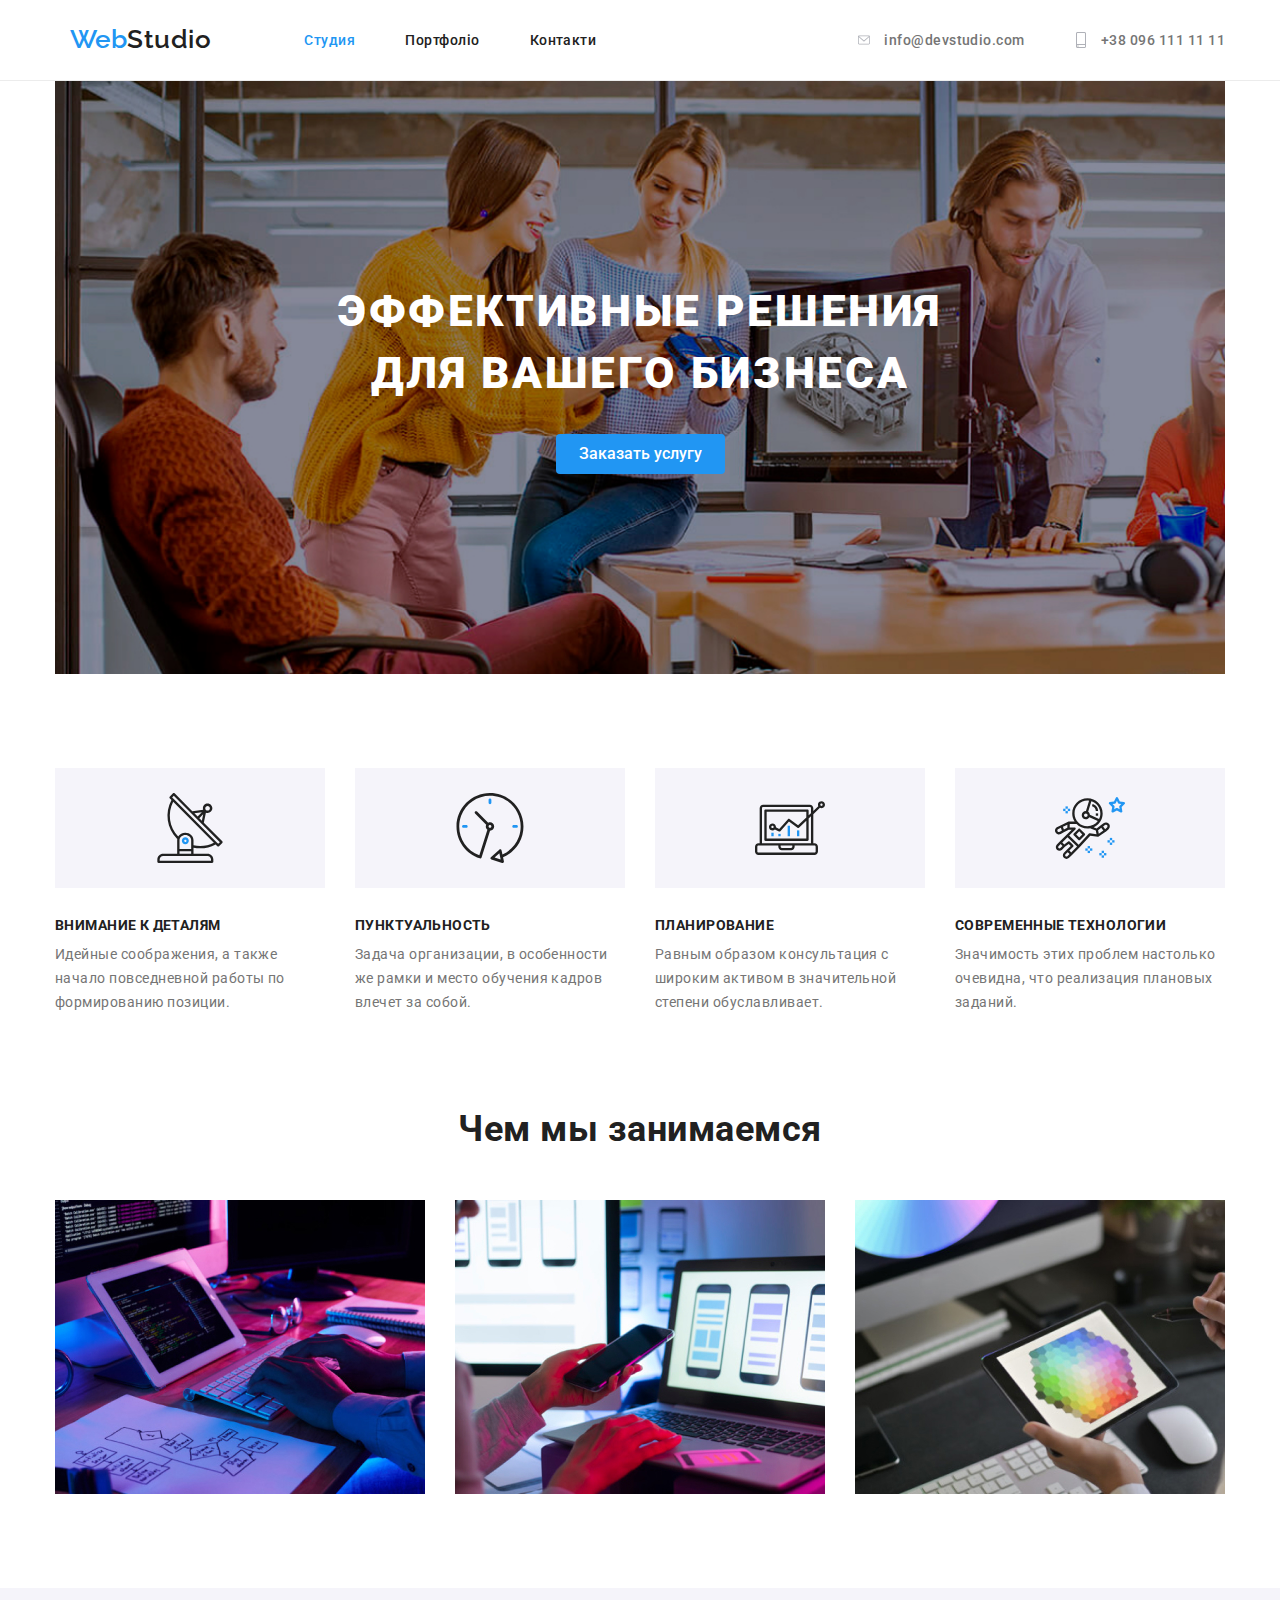
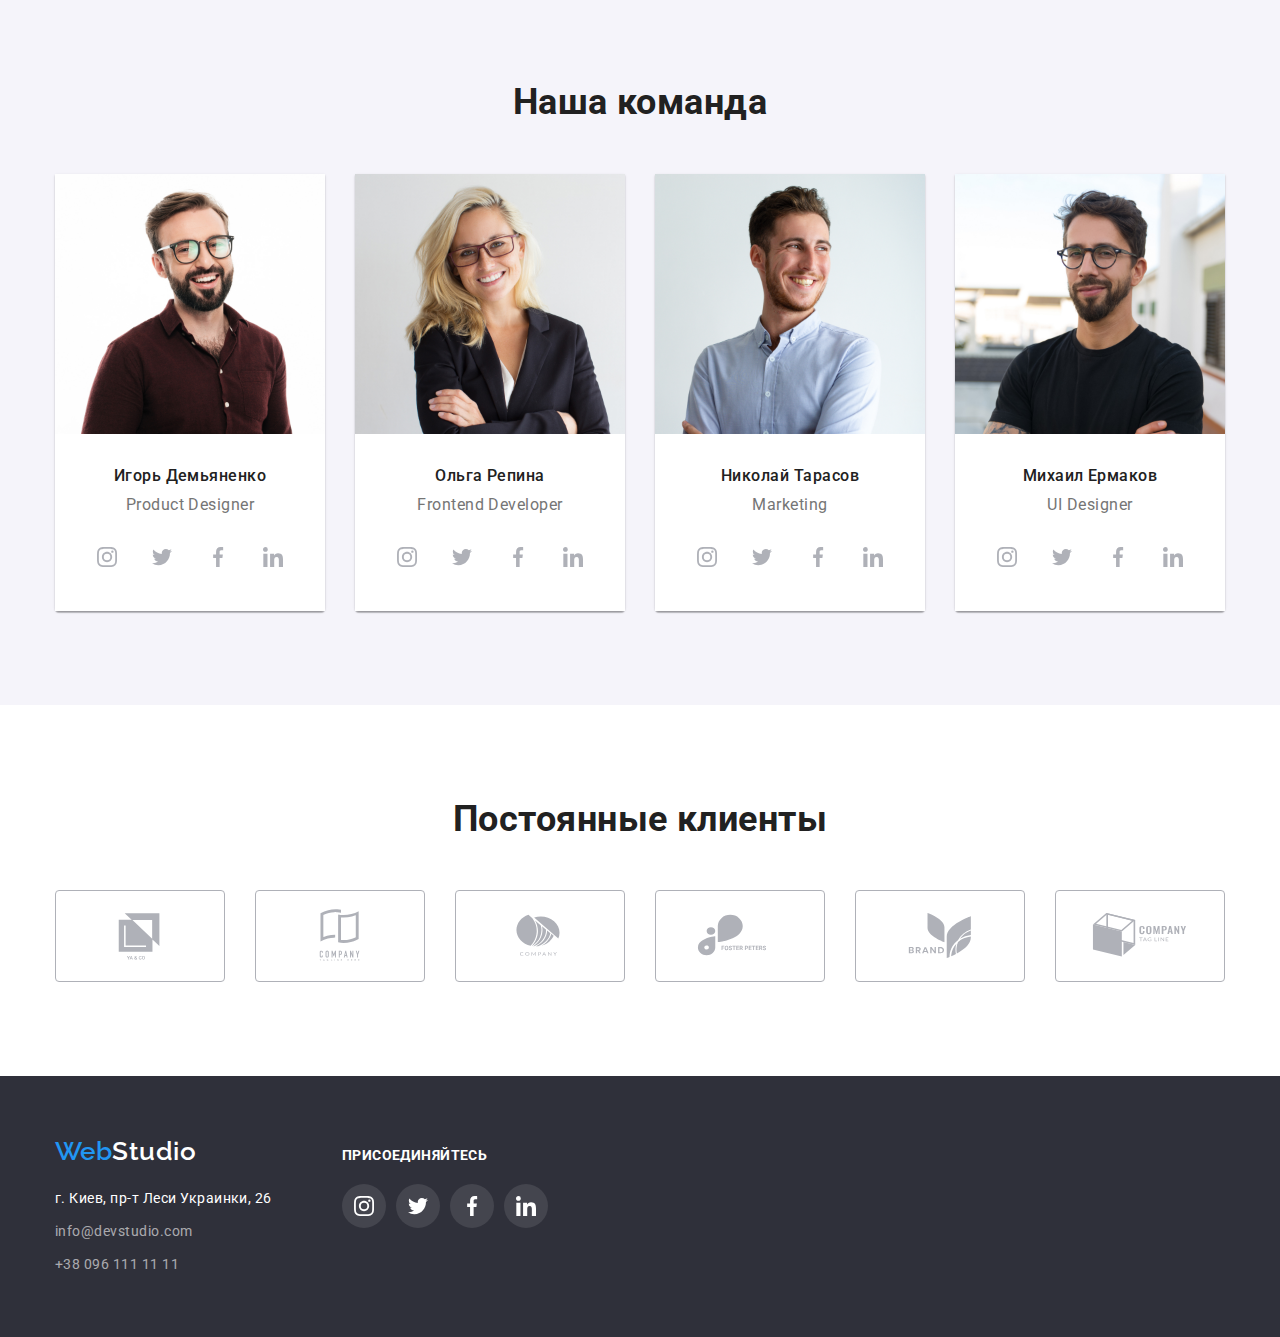
==== index.html @ 9ab18b90 "start" ====
<!DOCTYPE html>
<html lang="ru">
  <head>
    <meta charset="UTF-8" />
    <meta http-equiv="X-UA-Compatible" content="IE=edge" />
    <meta name="viewport" content="width=device-width, initial-scale=1.0" />
    <link rel="preconnect" href="https://fonts.googleapis.com" />
    <link rel="preconnect" href="https://fonts.gstatic.com" crossorigin />
    <link
      href="https://fonts.googleapis.com/css2?family=Raleway:wght@700&family=Roboto:wght@400;500;700;900&display=swap"
      rel="stylesheet"
    />
    <link
      rel="stylesheet"
      href="https://cdnjs.cloudflare.com/ajax/libs/modern-normalize/1.1.0/modern-normalize.min.css"
    />
    <link rel="stylesheet" href="./css/style.css" />
    <title>Студия</title>
  </head>

  <body>
    <header class="page-header">
      <div class="container container-flex">
        <nav class="nav-container">
          <a href="./index.html" class="logo">Web<span class="nav-logo-span">Studio</span> </a>
          <ul class="site-nav list">
            <li class="item"><a href="./index.html" class="link current">Студия</a></li>
            <li class="item"><a href="./portfolio.html" class="link">Портфоліо</a></li>
            <li class="item"><a href="" class="link">Контакти</a></li>
          </ul>
        </nav>
        
        <ul class="site-nav list left-side">
          <li>
            <a href="mailto:info@devstudio.com" class="link contact">
              <svg class="social-svg smal-icon">
                <use href="./img/spritemin.svg#icon-envelope" width="12" height="16"></use>
              </svg>
              info@devstudio.com</a
            >
          </li>
          <li class="tel-link">
            <a href="tel:+380961111111" class="link contact">
              <svg class="social-svg smal-icon">
                <use href="./img/spritemin.svg#icon-smartphone" width="12" height="16"></use>
              </svg>
              +38 096 111 11 11</a
            >
          </li>
        </ul>
      </div>
    </header>
    <main>
      <div class="container">
        <section class="hero">
          <h1 class="hero-title">Эффективные решения для вашего бизнеса</h1>
          <button type="button" class="button primary button-center">Заказать услугу</button>
        </section>
      </div>
      <section class="section no-pudding">
        <div class="container">
          <h2 class="invisible">Наші переваги</h2>
          <ul class="list card">
            <li class="studio-card-item">
              <h3 class="list-title list-title-icon">Внимание к деталям</h3>
              <p class="list-p">
                Идейные соображения, а также начало повседневной работы по формированию позиции.
              </p>
            </li>
            <li class="studio-card-item">
              <h3 class="list-title list-title-icon">Пунктуальность</h3>
              <p class="list-p">
                Задача организации, в особенности же рамки и место обучения кадров влечет за собой.
              </p>
            </li>
            <li class="studio-card-item">
              <h3 class="list-title list-title-icon">Планирование</h3>
              <p class="list-p">
                Равным образом консультация с широким активом в значительной степени обуславливает.
              </p>
            </li>
            <li class="studio-card-item">
              <h3 class="list-title list-title-icon">Современные технологии</h3>
              <p class="list-p">
                Значимость этих проблем настолько очевидна, что реализация плановых заданий.
              </p>
            </li>
          </ul>
        </div>
      </section>
      <section class="section">
        <div class="container">
          <h2 class="section-title">Чем мы занимаемся</h2>
          <ul class="list card">
            <li class="card-item"><img src="./img/img.jpg" alt="img1" width="370" /></li>
            <li class="card-item"><img src="./img/img2.jpg" alt="img2" width="370" /></li>
            <li class="card-item"><img src="./img/img3.jpg" alt="img3" width="370" /></li>
          </ul>
        </div>
      </section>
      <section class="section item-dark">
        <div class="container">
          <h2 class="section-title">Наша команда</h2>
          <ul class="list card">
            <li class="team-card-item">
              <img class="card-item-img" src="./img/img_face1.jpg" alt="face1" width="270" />
              <div class="card-container card-container-center">
                <h3 class="card-title">Игорь Демьяненко</h3>
                <p class="card-p">Product Designer</p>
                <ul class="social-list">
                  <li class="social-list-item">
                    <a class="social-list-link" href="">
                      <svg class="social-svg">
                        <use href="./img/spritemin.svg#icon-instagram" width="20" height="20"></use>
                      </svg>
                    </a>
                  </li>
                  <li class="social-list-item">
                    <a class="social-list-link" href="">
                      <svg class="social-svg">
                        <use href="./img/spritemin.svg#icon-twitter" width="20" height="20"></use>
                      </svg>
                    </a>
                  </li>
                  <li class="social-list-item">
                    <a class="social-list-link" href="">
                      <svg class="social-svg">
                        <use href="./img/spritemin.svg#icon-facebook" width="20" height="20"></use>
                      </svg>
                    </a>
                  </li>
                  <li class="social-list-item">
                    <a class="social-list-link" href="">
                      <svg class="social-svg">
                        <use href="./img/spritemin.svg#icon-linkedin" width="20" height="20"></use>
                      </svg>
                    </a>
                  </li>
                </ul>
              </div>
            </li>
            <li class="team-card-item">
              <img class="card-item-img" src="./img/img_face2.jpg" alt="face2" width="270" />
              <div class="card-container card-container-center">
                <h3 class="card-title">Ольга Репина</h3>
                <p class="card-p">Frontend Developer</p>
                <ul class="social-list">
                  <li class="social-list-item">
                    <a class="social-list-link" href="">
                      <svg class="social-svg">
                        <use href="./img/spritemin.svg#icon-instagram" width="20" height="20"></use>
                      </svg>
                    </a>
                  </li>
                  <li class="social-list-item">
                    <a class="social-list-link" href="">
                      <svg class="social-svg">
                        <use href="./img/spritemin.svg#icon-twitter" width="20" height="20"></use>
                      </svg>
                    </a>
                  </li>
                  <li class="social-list-item">
                    <a class="social-list-link" href="">
                      <svg class="social-svg">
                        <use href="./img/spritemin.svg#icon-facebook" width="20" height="20"></use>
                      </svg>
                    </a>
                  </li>
                  <li class="social-list-item">
                    <a class="social-list-link" href="">
                      <svg class="social-svg">
                        <use href="./img/spritemin.svg#icon-linkedin" width="20" height="20"></use>
                      </svg>
                    </a>
                  </li>
                </ul>
              </div>
            </li>
            <li class="team-card-item">
              <img class="card-item-img" src="./img/img_face3.jpg" alt="face3" width="270" />
              <div class="card-container card-container-center">
                <h3 class="card-title">Николай Тарасов</h3>
                <p class="card-p">Marketing</p>
                <ul class="social-list">
                  <li class="social-list-item">
                    <a class="social-list-link" href="">
                      <svg class="social-svg">
                        <use href="./img/spritemin.svg#icon-instagram" width="20" height="20"></use>
                      </svg>
                    </a>
                  </li>
                  <li class="social-list-item">
                    <a class="social-list-link" href="">
                      <svg class="social-svg">
                        <use href="./img/spritemin.svg#icon-twitter" width="20" height="20"></use>
                      </svg>
                    </a>
                  </li>
                  <li class="social-list-item">
                    <a class="social-list-link" href="">
                      <svg class="social-svg">
                        <use href="./img/spritemin.svg#icon-facebook" width="20" height="20"></use>
                      </svg>
                    </a>
                  </li>
                  <li class="social-list-item">
                    <a class="social-list-link" href="">
                      <svg class="social-svg">
                        <use href="./img/spritemin.svg#icon-linkedin" width="20" height="20"></use>
                      </svg>
                    </a>
                  </li>
                </ul>
              </div>
            </li>
            <li class="team-card-item">
              <img class="card-item-img" src="./img/img_face4.jpg" alt="face4" width="270" />
              <div class="card-container card-container-center">
                <h3 class="card-title">Михаил Ермаков</h3>
                <p class="card-p">UI Designer</p>
                <ul class="social-list">
                  <li class="social-list-item">
                    <a class="social-list-link" href="">
                      <svg class="social-svg">
                        <use href="./img/spritemin.svg#icon-instagram" width="20" height="20"></use>
                      </svg>
                    </a>
                  </li>
                  <li class="social-list-item">
                    <a class="social-list-link" href="">
                      <svg class="social-svg">
                        <use href="./img/spritemin.svg#icon-twitter" width="20" height="20"></use>
                      </svg>
                    </a>
                  </li>
                  <li class="social-list-item">
                    <a class="social-list-link" href="">
                      <svg class="social-svg">
                        <use href="./img/spritemin.svg#icon-facebook" width="20" height="20"></use>
                      </svg>
                    </a>
                  </li>
                  <li class="social-list-item">
                    <a class="social-list-link" href="">
                      <svg class="social-svg">
                        <use href="./img/spritemin.svg#icon-linkedin" width="20" height="20"></use>
                      </svg>
                    </a>
                  </li>
                </ul>
              </div>
            </li>
          </ul>
        </div>
      </section>
      <section class="section">
        <div class="container ">
          <h2 class="section-title">Постоянные клиенты</h2>
          <ul class="company-icon-list">
            <li class="company-item-icon">
              <a class="company-icon-link" href="">
                <svg class="company-icon-svg">
                  <use href="./img/spritemin.svg#icon-companyLogo1" width="106" height="60"></use>
                </svg>
              </a>
            </li>
            <li class="company-item-icon">
              <a class="company-icon-link" href="">
                <svg class="company-icon-svg">
                  <use href="./img/spritemin.svg#icon-companyLogo2" width="106" height="60"></use>
                </svg>
              </a>
            </li>
            <li class="company-item-icon">
              <a class="company-icon-link" href="">
                <svg class="company-icon-svg">
                  <use href="./img/spritemin.svg#icon-companyLogo3" width="106" height="60"></use>
                </svg>
              </a>
            </li>
            <li class="company-item-icon">
              <a class="company-icon-link" href="">
                <svg class="company-icon-svg">
                  <use href="./img/spritemin.svg#icon-companyLogo4" width="106" height="60"></use>
                </svg>
              </a>
            </li>
            <li class="company-item-icon">
              <a class="company-icon-link" href="">
                <svg class="company-icon-svg">
                  <use href="./img/spritemin.svg#icon-companyLogo5" width="106" height="60"></use>
                </svg>
              </a>
            </li>
            <li class="company-item-icon">
              <a class="company-icon-link" href="">
                <svg class="company-icon-svg">
                  <use href="./img/spritemin.svg#icon-companyLogo6" width="106" height="60"></use>
                </svg>
              </a>
            </li>
          </ul>
        </div>
      </section>
    </main>

    <footer class="page-footer">
      <div class="container container-flex">
        <div>
            <a href="./index.html" class="logo">Web<span class="footer-logo-span">Studio</span> </a>
            <address class="address">
              <ul class="list">
                <li class="address-li-botmargin">
                  <a href="https://goo.gl/maps/JeCyThJZKoswSrss9" class="address-p list">г. Киев, пр-т Леси Украинки, 26</a>
                </li>
                <li class="address-li-botmargin">
                  <a href="mailto:info@devstudio.com" class="address-a">info@devstudio.com</a>
                </li>
                <li><a href="tel:+380961111111" class="address-a">+38 096 111 11 11</a></li>
              </ul>
            </address>
        </div> 
        <div class="footer-social-link-container">
          <h3 class="list-title list-title-light">Присоединяйтесь</h3>
          <ul class="social-list">
            <li class="social-list-item">
              <a class="social-list-link" href="">
                <svg class="social-svg">
                  <use href="./img/spritemin.svg#icon-instagram" width="20" height="20"></use>
                </svg>
              </a>
            </li>
            <li class="social-list-item">
              <a class="social-list-link" href="">
                <svg class="social-svg">
                  <use href="./img/spritemin.svg#icon-twitter" width="20" height="20"></use>
                </svg>
              </a>
            </li>
            <li class="social-list-item">
              <a class="social-list-link" href="">
                <svg class="social-svg">
                  <use href="./img/spritemin.svg#icon-facebook" width="20" height="20"></use>
                </svg>
              </a>
            </li>
            <li class="social-list-item">
              <a class="social-list-link" href="">
                <svg class="social-svg">
                  <use href="./img/spritemin.svg#icon-linkedin" width="20" height="20"></use>
                </svg>
              </a>
            </li>
          </ul>
        </div>
      </div>
    </footer>
  </body>
</html>
---- css/style.css ----
/* Колір основного тексту : #212121;
Підзаголовки : #757575;
Білий : #FFFFFF;
Білий напівпрозорий у футері: #FFFFFF99;
активний голубий #2196F3;
вторинний корір фону #E5E5E5;
ще один колір фону: #F5F4FA;

*/
:root {
  --primary-text-color: #212121;
  --prymary-bg-color: #e5e5e5;
  --accent-color: #2196f3;
  --bg-additional-color: #f5f4fa;
  --secondary-text-color: #ffffff;
  --paragraf-color: #757575;
  --footer-bg-color: #2f303a;
}

body {
  color: var(--primary-text-color);
  font-family: roboto, sans-serif;
  letter-spacing: 0.03em;
}
img {
  display: block;
  max-width: 100%;
}
ul,
h1,
h2,
h3,
p {
  margin: 0;
  padding: 0;
}
.section.no-pudding {
  padding-bottom: 0;
}
.invisible {
  position: absolute;
  width: 1px;
  height: 1px;
  margin: -1px;
  border: 0;
  padding: 0;
  white-space: nowrap;
  clip-path: inset(100%);
  clip: rect(0 0 0 0);
  overflow: hidden;
}
/*container*/
.container {
  margin-left: auto;
  margin-right: auto;
  width: 1200px;
  padding-left: 15px;
  padding-right: 15px;
}
/* Logo */
.logo {
  font-family: Raleway, sans-serif;
  font-weight: 600;
  font-size: 26px;
  line-height: 1.2;
  text-decoration: none;
  color: var(--accent-color);
}
.icon-container {
  display: flex;
  align-items: center;
  justify-content: center;
}
svg.smal-icon {
  width: 16px;
  height: 16px;
}
/*Navigation*/
/* .page-header {
  width: 1200px;
  margin-right: auto;
  margin-left: auto;
  display: flex;
  align-items: center;
} */
/* .header-wrapper {
  border-bottom: 1px solid #ececec;
} */
.site-nav {
  display: flex;
  margin-left: auto;
}
.nav-container {
  display: flex;
  align-items: center;
  padding-left: 15px;
}
.container-flex {
  display: flex;
}
.page-header {
  border-bottom: 1px solid #ececec;
}
.site-nav.list.left-side {
  margin-left: auto;
}
.site-nav .contact + .contact {
  margin-left: 50px;
}
.site-nav.list {
  margin-left: 93px;
}
.site-nav.list .item {
  margin-right: 50px;
}
.site-nav.list .item:last-child {
  margin-right: 0;
}
.nav-logo-span {
  color: var(--primary-text-color);
}
.tel-link {
  margin-left: 50px;
}
.list {
  list-style: none;
  text-decoration: none;
  padding: 0;
  margin: 0;
  display: flex;
  flex-wrap: wrap;
}
.site-nav .link {
  display: block;
  padding-top: 32px;
  padding-bottom: 32px;
  color: var(--primary-text-color);
  text-decoration: none;
  font-weight: 500;
  font-size: 14px;
  display: flex;
}
.site-nav .link:hover,
.site-nav .link:focus {
  color: var(--accent-color);
}
.site-nav .link.current {
  color: var(--accent-color);
}
.site-nav > .link {
  color: var(--paragraf-color);
}
.section {
  padding-bottom: 94px;
  padding-top: 94px;
}
.item-dark {
  background-color: var(--bg-additional-color);
}
/* Hero */
.hero {
  padding-top: 200px;
  padding-bottom: 200px;
  background-image: url(../img/bg.jpg), linear-gradient(rgb(47, 48, 58, 0.4), rgb(47, 48, 58, 0.4));
  text-align: center;
  background-color: #c4c4c4;
  background-size: cover;
  max-width: 1600px;
}
.hero-title {
  font-weight: 900;
  font-size: 44px;
  line-height: 1.4;
  text-align: center;
  letter-spacing: 0.06em;
  text-transform: uppercase;
  color: var(--secondary-text-color);
  margin-bottom: 30px;
  max-width: 696px;
  margin-left: auto;
  margin-right: auto;
}

/* Button*/
.button {
  color: var(--primary-text-color);
  background-color: var(--bg-additional-color);
  font-family: inherit;
  font-weight: 500;
  font-size: 16px;
  line-height: 1.6;
  text-align: center;
  text-decoration: none;
  cursor: pointer;

  border: 1px solid transparent;
  border-radius: 4px;
  padding: 6px 22px;
}
.button:hover,
.button:focus {
  color: var(--secondary-text-color);
  background-color: var(--accent-color);
  box-shadow: 0px 4px 4px rgba(0, 0, 0, 0.15);
}
.button.primary {
  color: var(--secondary-text-color);
  background-color: var(--accent-color);
}

.button-menu {
  justify-content: center;
  margin-bottom: 50px;
}

.button-menu li:not(:last-child) {
  margin-right: 8px;
}
/*hero */
.section-title {
  font-weight: 700;
  font-size: 36px;
  line-height: 1.16;
  text-align: center;
}

.smal-icon {
  fill: var(--paragraf-color);
  margin-right: 10px;
}
.site-nav .contact {
  color: rgba(117, 117, 117, 1);
}
.contact:hover .smal-icon {
  fill: var(--accent-color);
}
.list .studio-card-item {
  display: flex;
  flex-wrap: wrap;
  width: calc((100% - 90px) / 4);
  margin-right: 30px;
}
.card-item-link:hover,
.card-item-link:focus {
  box-shadow: 0px 1px 1px rgba(0, 0, 0, 0.12), 0px 4px 4px rgba(0, 0, 0, 0.06),
    1px 4px 6px rgba(0, 0, 0, 0.16);
}
.card-item-link {
  display: block;
  text-decoration: none;
  list-style: none;
  color: inherit;
}
.section-title {
  margin-bottom: 50px;
}
.list .team-card-item {
  width: calc((100% - 90px) / 4);
  margin-right: 30px;
  box-shadow: 0px 1px 3px rgba(0, 0, 0, 0.12), 0px 1px 1px rgba(0, 0, 0, 0.14),
    0px 2px 1px rgba(0, 0, 0, 0.2);
  border-radius: 0px 0px 4px 4px;
}
.list .team-card-item:last-child {
  margin-right: 0;
}
.list .studio-card-item:last-child {
  margin-right: 0;
}
/*portfolio card*/
.list .card-item {
  width: calc((100% - 60px) / 3);
  margin-right: 30px;
  margin-bottom: 30px;
  /* border: 1px solid #eeeeee; */
}
.list .card-item:nth-child(3n) {
  margin-right: 0;
}
.list .card-item:nth-last-child(-n + 3) {
  margin-bottom: 0;
}
.list-title {
  margin-bottom: 10px;
  font-weight: 700;
  font-size: 14px;
  line-height: 1.1;
  letter-spacing: 0.03em;
  text-transform: uppercase;
}
.list-title-light {
  color: var(--secondary-text-color);
}
.list-p {
  font-size: 14px;
  line-height: 1.7;
  color: var(--paragraf-color);
}
.list-title-icon::before {
  content: '';
  /* background-image: url(../img/svg/antena.svg); */
  background-repeat: no-repeat;
  background-color: var(--bg-additional-color);
  margin-bottom: 30px;
  display: flex;
  height: 120px;
  width: 270px;
  text-align: center;
  background-position: center;
}
.card li:first-child h3::before {
  background-image: url(../img/svg/antena.svg);
}
.card li:nth-child(2) h3::before {
  background-image: url(../img/svg/clock.svg);
}
.card li:nth-child(3) h3::before {
  background-image: url(../img/svg/diagram.svg);
}
.card li:nth-child(4) h3::before {
  background-image: url(../img/svg/astronaut.svg);
}
/* .card-item-img {
  margin-bottom: 20px;
} */
.card-container {
  box-sizing: border-box;
  padding: 32px 30px;
  background-color: var(--secondary-text-color);
}
.card-container-center {
  text-align: center;
}
.card-container-border {
  border-bottom: 1px solid #eeeeee;
  border-right: 1px solid #eeeeee;
  border-left: 1px solid #eeeeee;
}
.card-title {
  font-weight: 500;
  font-size: 16px;
  line-height: 1.2;
  letter-spacing: 0.03em;
  margin-bottom: 10px;
}
.card-p {
  font-size: 16px;
  line-height: 1.2;
  letter-spacing: 0.03em;
  color: var(--paragraf-color);
  margin-bottom: 16px;
}
.social-list {
  display: flex;
  list-style: none;
  justify-content: space-between;
  /* width: 206px; */
  max-height: 44px;
  margin-top: 20px;
  margin-left: auto;
  margin-right: auto;
}
.social-list-item {
  width: 44px;
  height: 44px;
  display: flex;
  border-radius: 50%;
}
.social-list-item:not(:last-child) {
  margin-right: 10px;
}
.social-list-link {
  width: 100%;
  height: 100%;
  border-radius: 50%;
  display: flex;
  justify-content: center;
  align-content: center;
  align-items: center;
}
.social-list-link:hover .social-svg {
  fill: var(--secondary-text-color);
}
.social-list-link:hover {
  background: var(--accent-color);
}
.social-svg {
  width: 20px;
  height: 20px;
  fill: #afb1b8;
}

/* company-brand-section*/
.company-container {
}
.company-icon-list {
  list-style: none;
  display: flex;
}
.company-icon-svg {
  width: 106px;
  height: 60px;
}
.company-item-icon {
  display: flex;
  width: 170px;
  height: 92px;
  border: 1px solid #afb1b8;
  border-radius: 4px;
  justify-content: center;
  align-items: center;
}
.company-item-icon:not(:last-child) {
  margin-right: 30px;
}
.company-icon-link:hover .company-icon-svg {
  fill: var(--accent-color);
}
/* footer */
footer {
  background: #2f303a;
}
.footer-logo-span {
  color: var(--secondary-text-color);
}
footer .social-list-link {
  background-color: rgba(255, 255, 255, 0.1);
}
footer .container {
  align-items: baseline;
}
.address {
  margin-top: 20px;
  max-width: 230px;
}
.footer-social-link-container {
  margin-left: 70px;
}
.address a {
  display: flex;
}
.page-footer {
  background: var(--footer-bg-color);
  padding-top: 60px;
  padding-bottom: 60px;
}
.address .list {
  display: block;
}
.address-li-botmargin {
  margin-bottom: 9px;
}
.address-p {
  font-size: 14px;
  font-style: normal;
  line-height: 1.7;
  text-align: left;
  color: var(--secondary-text-color);
}
.address-a {
  font-size: 14px;
  font-style: normal;
  line-height: 1.7;
  text-align: left;
  color: rgba(255, 255, 255, 0.6);
  text-decoration: none;
}

.address-a:hover {
  color: var(--accent-color);
}
.company-icon-link {
  width: 100%;
  height: 100%;
  display: flex;
  align-items: center;
  justify-content: center;
}
.company-icon-link:hover .company-icon-svg {
  fill: var(--accent-color);
}
.company-item-icon:hover {
  border: 1px solid var(--accent-color);
  cursor: pointer;
}
.company-icon-svg {
  fill: #afb1b8;
}
footer .social-svg {
  fill: var(--secondary-text-color);
}
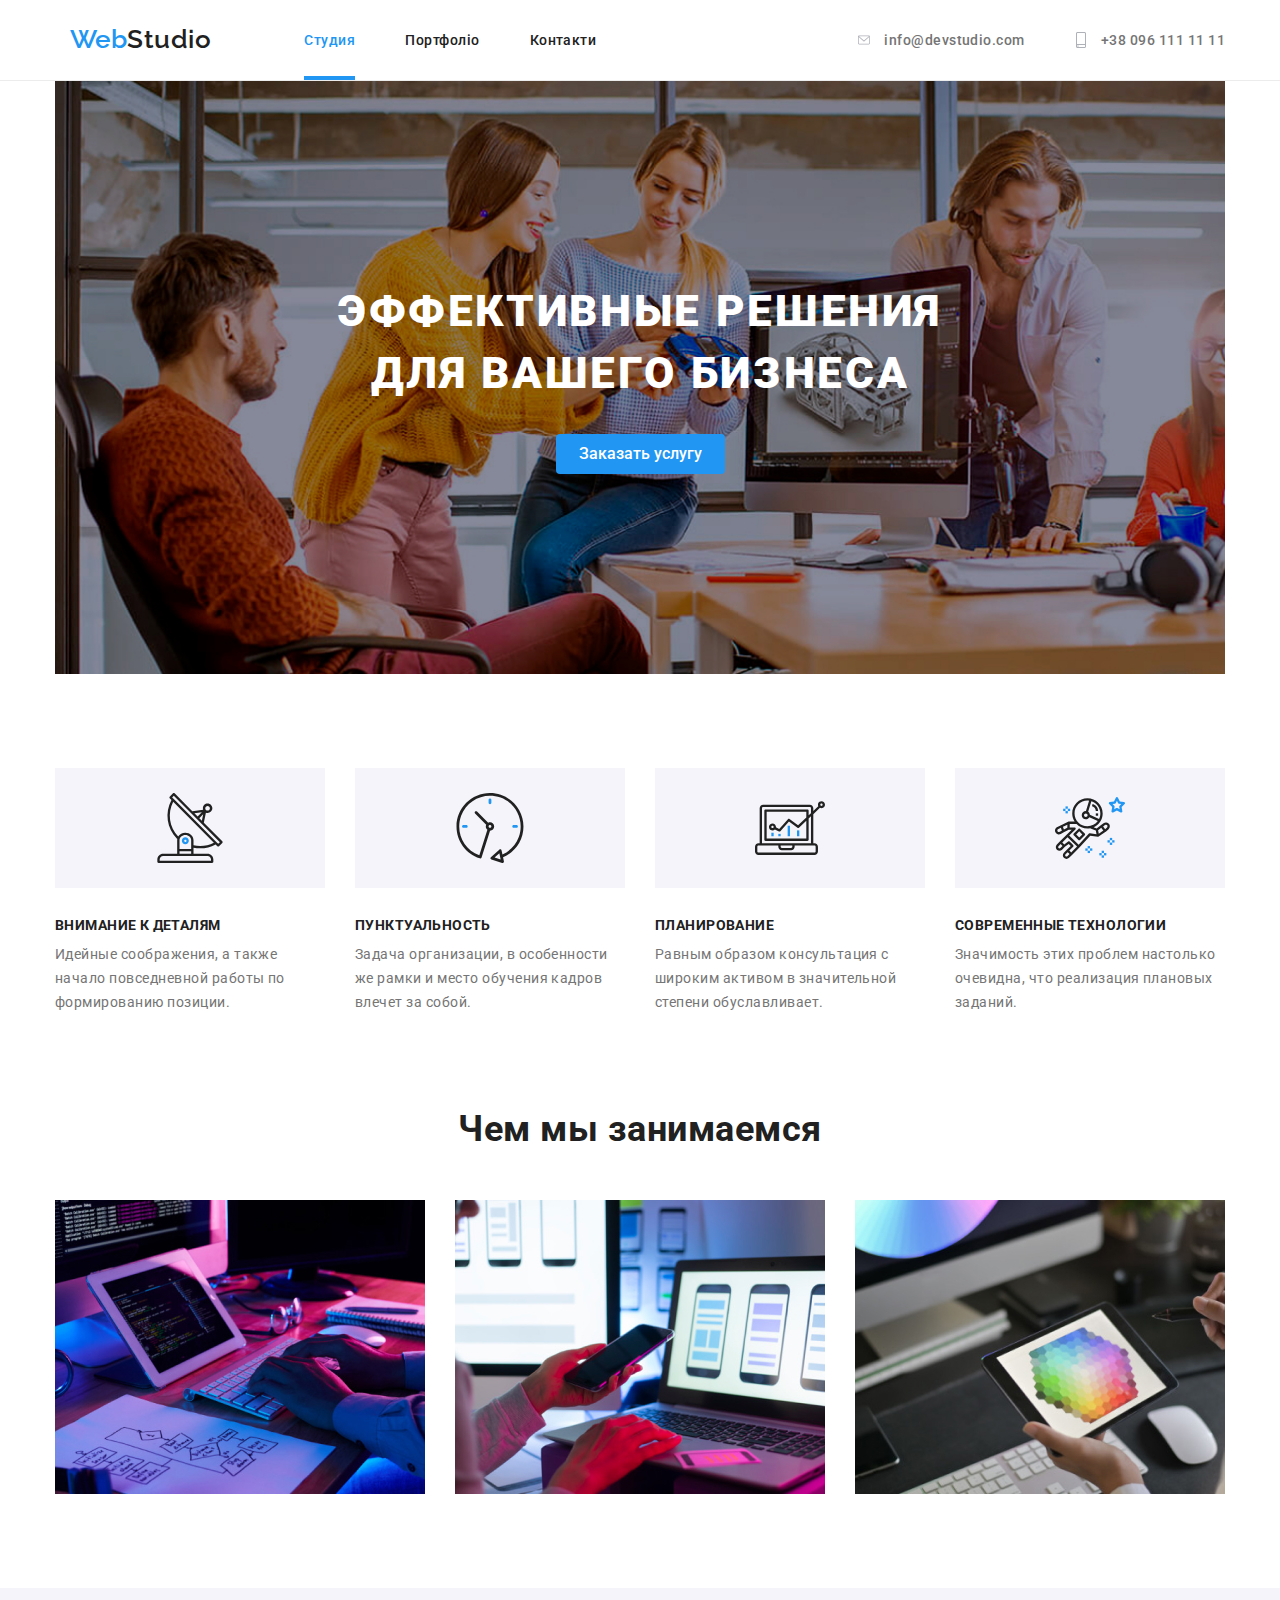
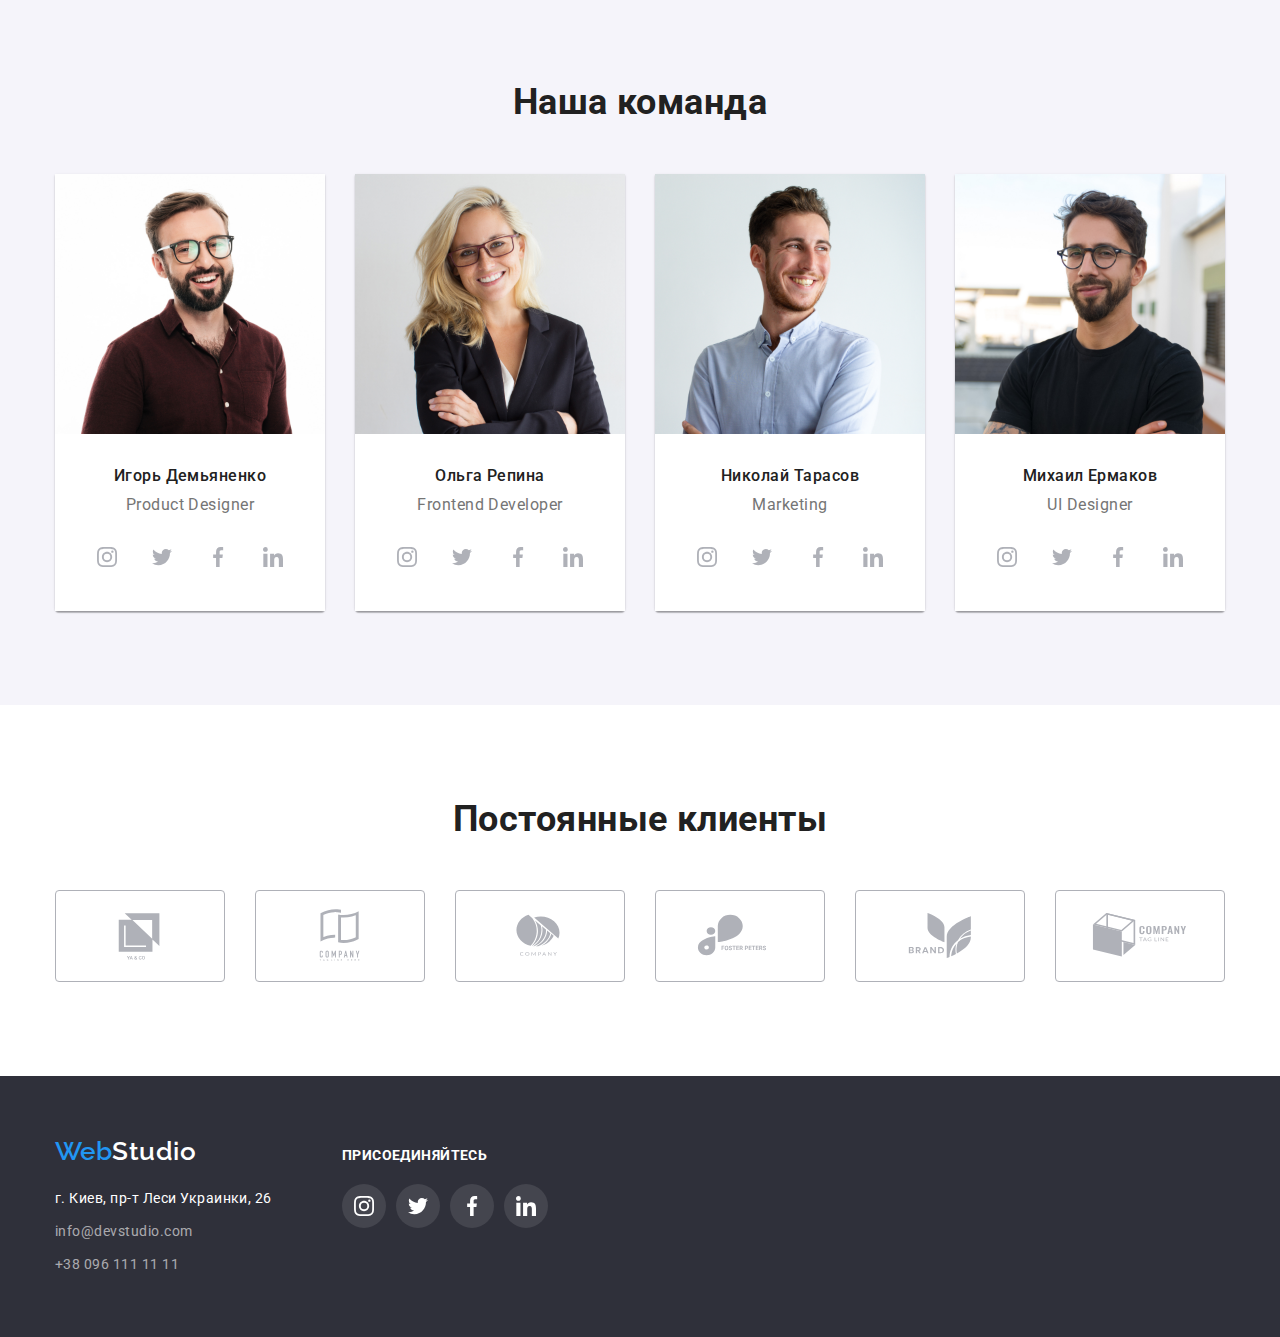
==== commit 0537c314: "homework 5 done" ====
--- a/index.html
+++ b/index.html
@@ -54,7 +54,7 @@
       <div class="container">
         <section class="hero">
           <h1 class="hero-title">Эффективные решения для вашего бизнеса</h1>
-          <button type="button" class="button primary button-center">Заказать услугу</button>
+          <button type="button" class="button primary button-center modal-btn" data-modal-open>Заказать услугу</button>
         </section>
       </div>
       <section class="section no-pudding">
@@ -355,5 +355,12 @@
         </div>
       </div>
     </footer>
+    <div class="backdrop is-hidden" data-modal>
+      <div class="modal">
+        <button type="button" class="close-btn" data-modal-close></button>
+      </div>
+    </div>
+    
+    <script src="./js/modal.js"></script>
   </body>
 </html>
--- a/css/style.css
+++ b/css/style.css
@@ -66,6 +66,9 @@
   text-decoration: none;
   color: var(--accent-color);
 }
+.link {
+  transition: color 250ms cubic-bezier(0.4, 0, 0.2, 1);
+}
 .icon-container {
   display: flex;
   align-items: center;
@@ -100,6 +103,9 @@
 }
 .page-header {
   border-bottom: 1px solid #ececec;
+}
+.site-nav li {
+  position: relative;
 }
 .site-nav.list.left-side {
   margin-left: auto;
@@ -149,6 +155,16 @@
 }
 .site-nav > .link {
   color: var(--paragraf-color);
+}
+.link.current::after {
+  content: '';
+  display: block;
+  height: 4px;
+  width: 100%;
+  background-color: var(--accent-color);
+  position: absolute;
+  bottom: 0;
+  right: 0;
 }
 .section {
   padding-bottom: 94px;
@@ -196,6 +212,8 @@
   border: 1px solid transparent;
   border-radius: 4px;
   padding: 6px 22px;
+  transition: color 250ms cubic-bezier(0.4, 0, 0.2, 1),
+    background-color 250ms cubic-bezier(0.4, 0, 0.2, 1), box-shadow cubic-bezier(0.4, 0, 0.2, 1);
 }
 .button:hover,
 .button:focus {
@@ -250,7 +268,9 @@
   text-decoration: none;
   list-style: none;
   color: inherit;
-}
+  transition: box-shadow 250ms cubic-bezier(0.4, 0, 0.2, 1);
+}
+
 .section-title {
   margin-bottom: 50px;
 }
@@ -323,6 +343,9 @@
 /* .card-item-img {
   margin-bottom: 20px;
 } */
+.card-item {
+  position: relative;
+}
 .card-container {
   box-sizing: border-box;
   padding: 32px 30px;
@@ -350,6 +373,30 @@
   color: var(--paragraf-color);
   margin-bottom: 16px;
 }
+.card-img-overlay-wrapper {
+  position: relative;
+  overflow: hidden;
+}
+.card-item:hover .card-item-overlay {
+  transform: translateY(0%);
+}
+.card-item-overlay {
+  font-size: 18px;
+  line-height: 1.56;
+  letter-spacing: 0.03em;
+  background-color: rgba(33, 150, 243, 0.9);
+  position: absolute;
+  top: 0;
+  left: 0;
+  width: 100%;
+  height: 100%;
+  color: var(--bg-additional-color);
+  padding: 63px 24px;
+  overflow-y: scroll;
+  transform: translateY(100%);
+  transition: transform 250ms cubic-bezier(0.4, 0, 0.2, 1);
+}
+
 .social-list {
   display: flex;
   list-style: none;
@@ -377,17 +424,19 @@
   justify-content: center;
   align-content: center;
   align-items: center;
+  transition: background-color 250ms cubic-bezier(0.4, 0, 0.2, 1);
 }
 .social-list-link:hover .social-svg {
   fill: var(--secondary-text-color);
 }
 .social-list-link:hover {
-  background: var(--accent-color);
+  background-color: var(--accent-color);
 }
 .social-svg {
   width: 20px;
   height: 20px;
   fill: #afb1b8;
+  transition: fill 250ms cubic-bezier(0.4, 0, 0.2, 1);
 }
 
 /* company-brand-section*/
@@ -409,6 +458,7 @@
   border-radius: 4px;
   justify-content: center;
   align-items: center;
+  transition: border-color 250ms cubic-bezier(0.4, 0, 0.2, 1);
 }
 .company-item-icon:not(:last-child) {
   margin-right: 30px;
@@ -464,6 +514,7 @@
   text-align: left;
   color: rgba(255, 255, 255, 0.6);
   text-decoration: none;
+  transition: color 250ms cubic-bezier(0.4, 0, 0.2, 1);
 }
 
 .address-a:hover {
@@ -485,7 +536,64 @@
 }
 .company-icon-svg {
   fill: #afb1b8;
+  transition: fill 250ms cubic-bezier(0.4, 0, 0.2, 1);
 }
 footer .social-svg {
   fill: var(--secondary-text-color);
 }
+/* ============== END FOOTER ============== */
+
+.backdrop {
+  position: fixed;
+  top: 0;
+  left: 0;
+  width: 100vw;
+  height: 100vh;
+  background-color: rgba(0, 0, 0, 0.2);
+  opacity: 1;
+  visibility: visible;
+  pointer-events: auto;
+  transition: opacity 250ms cubic-bezier(0.4, 0, 0.2, 1),
+    visibility 250ms cubic-bezier(0.4, 0, 0.2, 1);
+}
+
+.backdrop.is-hidden {
+  opacity: 0;
+  visibility: hidden;
+  pointer-events: none;
+}
+
+.modal {
+  position: absolute;
+  top: 50%;
+  left: 50%;
+  transform: translate(-50%, -50%);
+  background-color: rgba(255, 255, 255, 1);
+  height: 581px;
+  width: 528px;
+  border-radius: 4px;
+}
+
+.close-btn {
+  position: absolute;
+  top: 8px;
+  right: 8px;
+  width: 30px;
+  height: 30px;
+  border-radius: 50%;
+  background-color: transparent;
+  border-color: transparent;
+  padding: 0;
+  cursor: pointer;
+}
+.close-btn::before {
+  content: '';
+  display: flex;
+  width: 30px;
+  height: 30px;
+  background-image: url(../img/close.svg);
+  position: absolute;
+  top: 0px;
+  right: 0px;
+  padding: 0;
+}
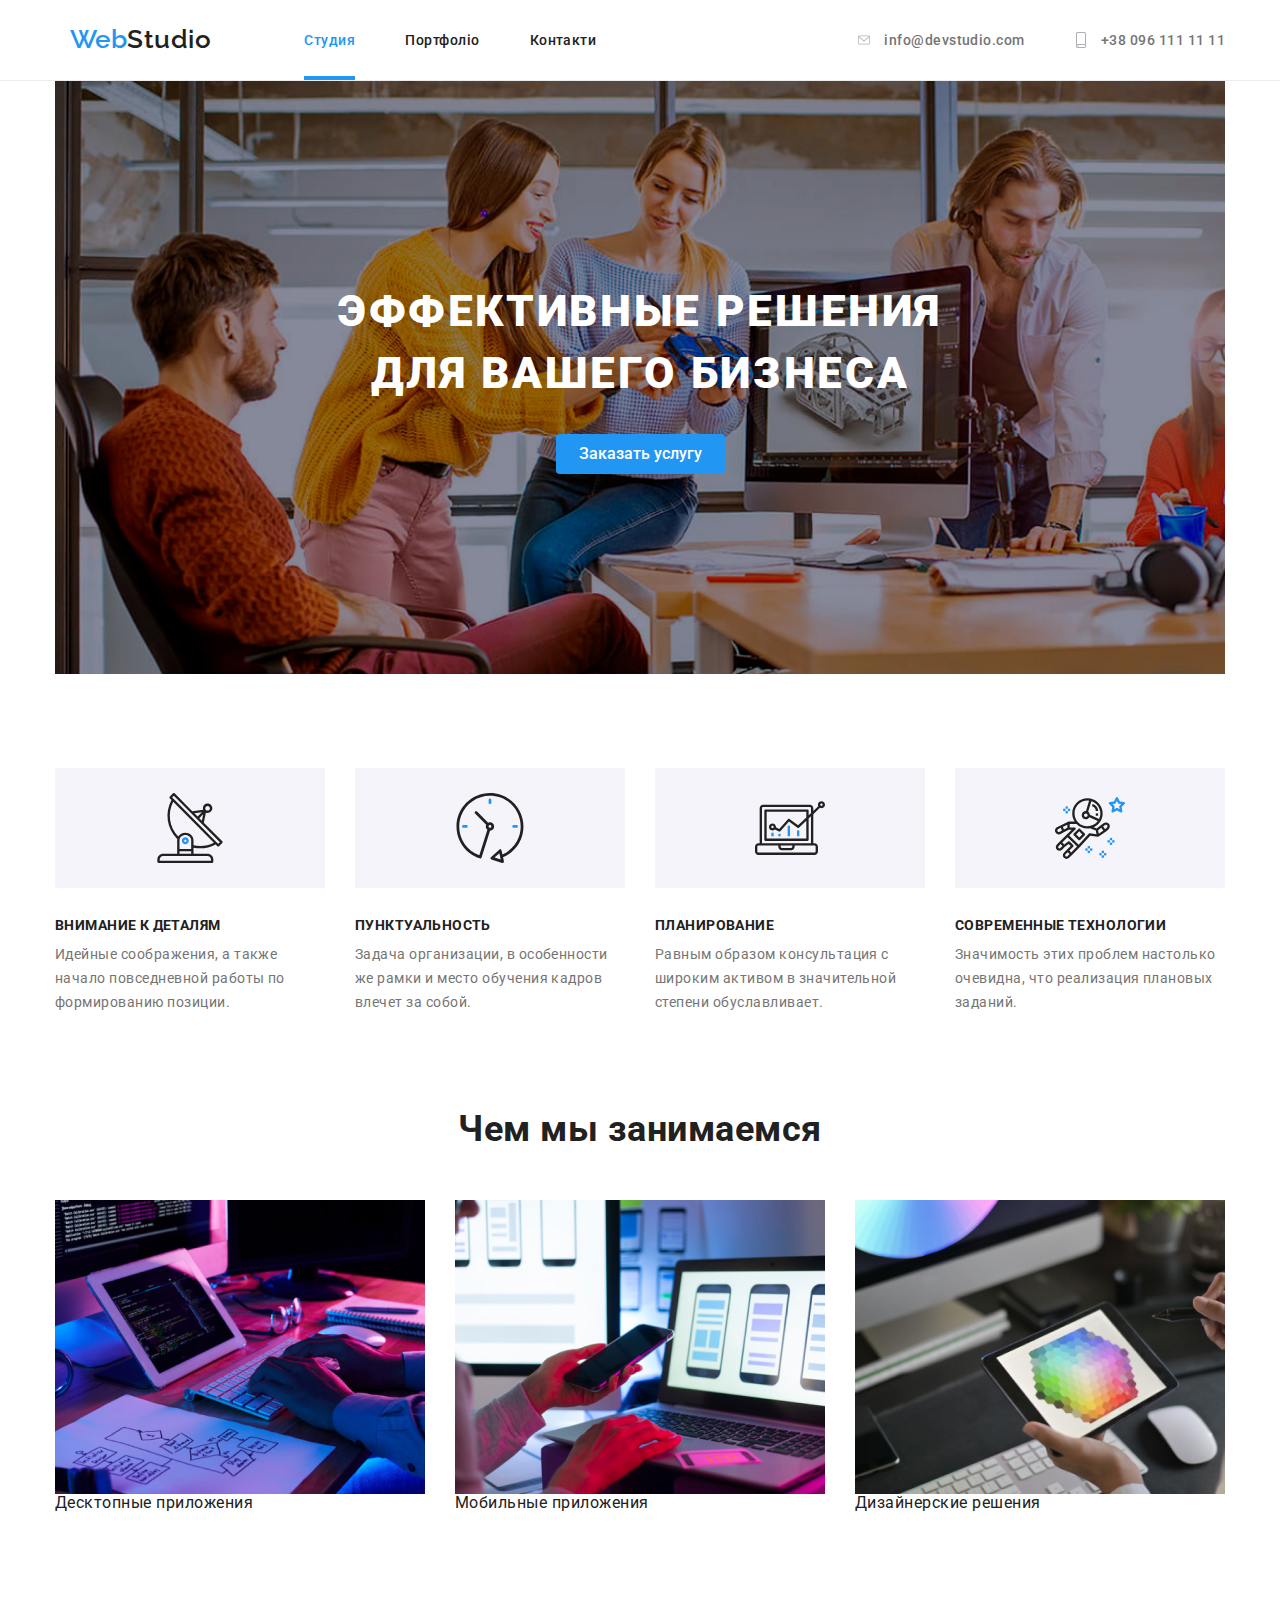
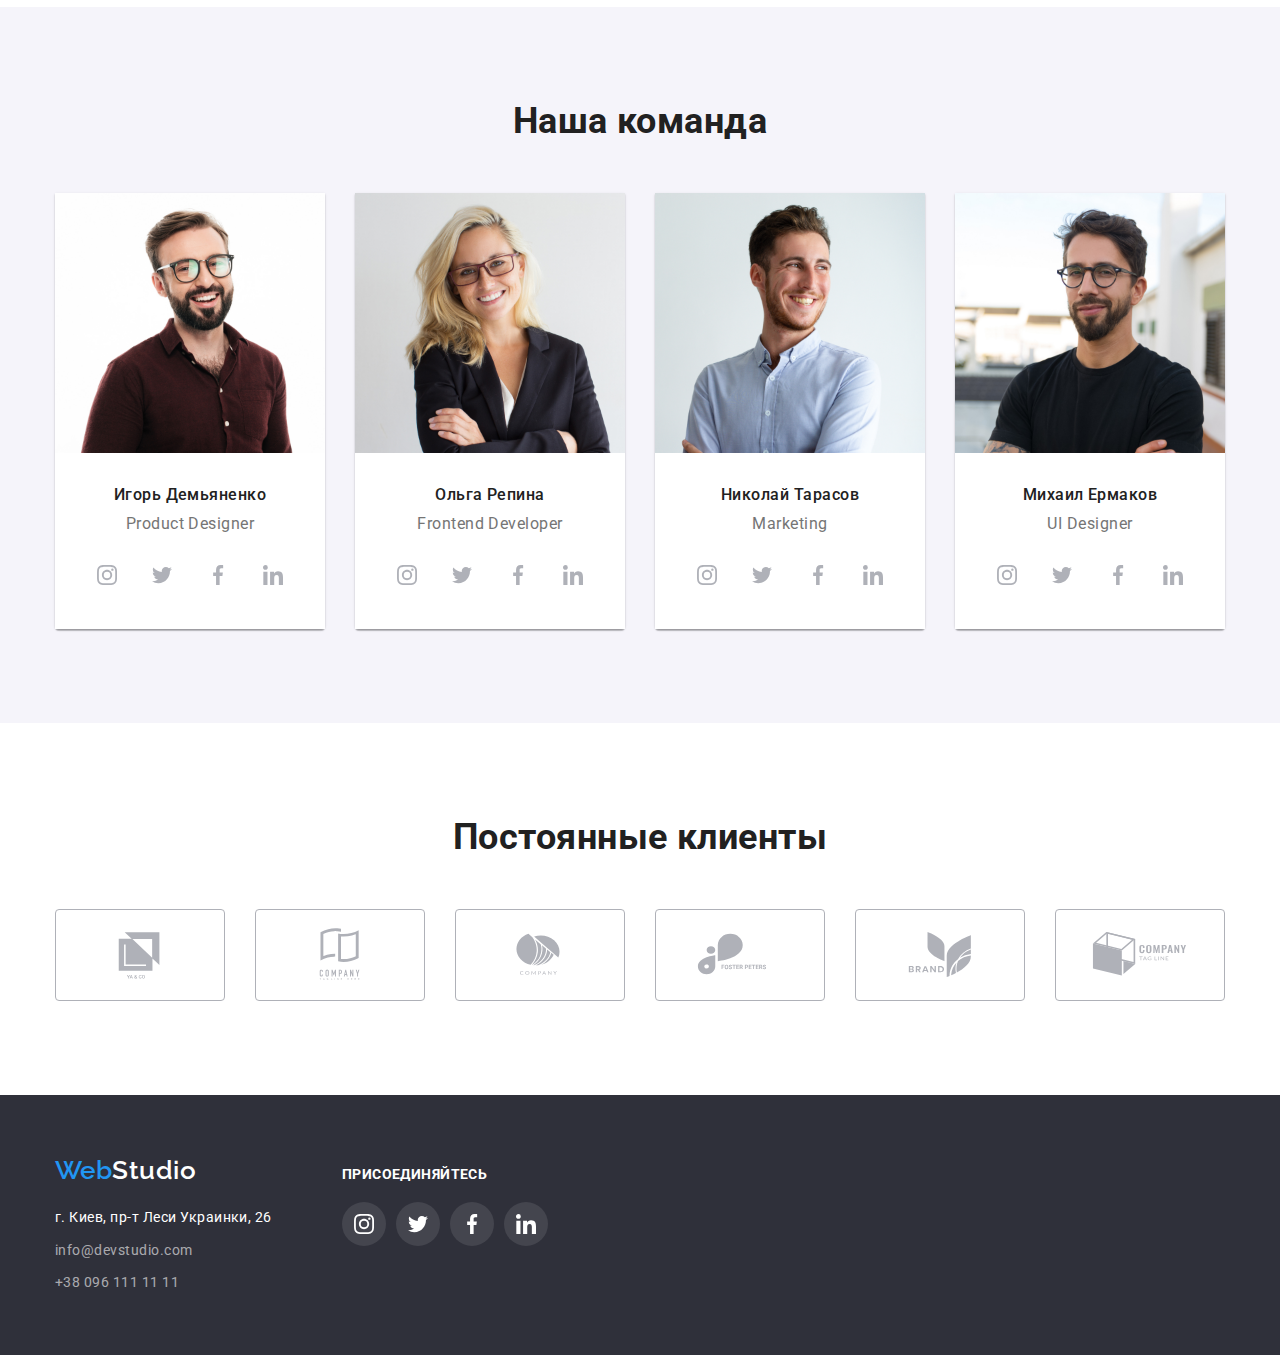
==== commit 9d7801c3: "new-changes" ====
--- a/index.html
+++ b/index.html
@@ -1,366 +1,371 @@
 <!DOCTYPE html>
 <html lang="ru">
-  <head>
-    <meta charset="UTF-8" />
-    <meta http-equiv="X-UA-Compatible" content="IE=edge" />
-    <meta name="viewport" content="width=device-width, initial-scale=1.0" />
-    <link rel="preconnect" href="https://fonts.googleapis.com" />
-    <link rel="preconnect" href="https://fonts.gstatic.com" crossorigin />
-    <link
-      href="https://fonts.googleapis.com/css2?family=Raleway:wght@700&family=Roboto:wght@400;500;700;900&display=swap"
-      rel="stylesheet"
-    />
-    <link
-      rel="stylesheet"
-      href="https://cdnjs.cloudflare.com/ajax/libs/modern-normalize/1.1.0/modern-normalize.min.css"
-    />
-    <link rel="stylesheet" href="./css/style.css" />
-    <title>Студия</title>
-  </head>
-
-  <body>
-    <header class="page-header">
-      <div class="container container-flex">
-        <nav class="nav-container">
-          <a href="./index.html" class="logo">Web<span class="nav-logo-span">Studio</span> </a>
-          <ul class="site-nav list">
-            <li class="item"><a href="./index.html" class="link current">Студия</a></li>
-            <li class="item"><a href="./portfolio.html" class="link">Портфоліо</a></li>
-            <li class="item"><a href="" class="link">Контакти</a></li>
+
+<head>
+  <meta charset="UTF-8" />
+  <meta http-equiv="X-UA-Compatible" content="IE=edge" />
+  <meta name="viewport" content="width=device-width, initial-scale=1.0" />
+  <link rel="preconnect" href="https://fonts.googleapis.com" />
+  <link rel="preconnect" href="https://fonts.gstatic.com" crossorigin />
+  <link href="https://fonts.googleapis.com/css2?family=Raleway:wght@700&family=Roboto:wght@400;500;700;900&display=swap"
+    rel="stylesheet" />
+  <link rel="stylesheet"
+    href="https://cdnjs.cloudflare.com/ajax/libs/modern-normalize/1.1.0/modern-normalize.min.css" />
+  <link rel="stylesheet" href="./css/style.css" />
+  <title>Студия</title>
+</head>
+
+<body>
+  <header class="page-header">
+    <div class="container container-flex">
+      <nav class="nav-container">
+        <a href="./index.html" class="logo">Web<span class="nav-logo-span">Studio</span> </a>
+        <ul class="site-nav list">
+          <li class="item"><a href="./index.html" class="link current">Студия</a></li>
+          <li class="item"><a href="./portfolio.html" class="link">Портфоліо</a></li>
+          <li class="item"><a href="" class="link">Контакти</a></li>
+        </ul>
+      </nav>
+
+      <ul class="site-nav list left-side">
+        <li>
+          <a href="mailto:info@devstudio.com" class="link contact">
+            <svg class="social-svg smal-icon">
+              <use href="./img/spritemin.svg#icon-envelope" width="12" height="16"></use>
+            </svg>
+            info@devstudio.com</a>
+        </li>
+        <li class="tel-link">
+          <a href="tel:+380961111111" class="link contact">
+            <svg class="social-svg smal-icon">
+              <use href="./img/spritemin.svg#icon-smartphone" width="12" height="16"></use>
+            </svg>
+            +38 096 111 11 11</a>
+        </li>
+      </ul>
+    </div>
+  </header>
+  <main>
+    <div class="container">
+      <section class="hero">
+        <h1 class="hero-title">Эффективные решения для вашего бизнеса</h1>
+        <button type="button" class="button primary button-center modal-btn" data-modal-open>Заказать услугу</button>
+      </section>
+    </div>
+    <section class="section no-pudding">
+      <div class="container">
+        <h2 class="invisible">Наші переваги</h2>
+        <ul class="list card">
+          <li class="studio-card-item">
+            <h3 class="list-title list-title-icon">Внимание к деталям</h3>
+            <p class="list-p">
+              Идейные соображения, а также начало повседневной работы по формированию позиции.
+            </p>
+          </li>
+          <li class="studio-card-item">
+            <h3 class="list-title list-title-icon">Пунктуальность</h3>
+            <p class="list-p">
+              Задача организации, в особенности же рамки и место обучения кадров влечет за собой.
+            </p>
+          </li>
+          <li class="studio-card-item">
+            <h3 class="list-title list-title-icon">Планирование</h3>
+            <p class="list-p">
+              Равным образом консультация с широким активом в значительной степени обуславливает.
+            </p>
+          </li>
+          <li class="studio-card-item">
+            <h3 class="list-title list-title-icon">Современные технологии</h3>
+            <p class="list-p">
+              Значимость этих проблем настолько очевидна, что реализация плановых заданий.
+            </p>
+          </li>
+        </ul>
+      </div>
+    </section>
+    <section class="section">
+      <div class="container">
+        <h2 class="section-title">Чем мы занимаемся</h2>
+        <ul class="list card">
+          <li class="card-item">
+            <img src="./img/img.jpg" alt="img1" width="370" />
+            <p class="img-overlay">Десктопные приложения</p>
+          </li>
+          <li class="card-item">
+            <img src="./img/img2.jpg" alt="img2" width="370" />
+            <p class="img-overlay"> Мобильные приложения</p>
+          </li>
+          <li class="card-item">
+            <img src="./img/img3.jpg" alt="img3" width="370" />
+            <p class="img-overlay">Дизайнерские решения</p>
+          </li>
+        </ul>
+      </div>
+    </section>
+    <section class="section item-dark">
+      <div class="container">
+        <h2 class="section-title">Наша команда</h2>
+        <ul class="list card">
+          <li class="team-card-item">
+            <img class="card-item-img" src="./img/img_face1.jpg" alt="face1" width="270" />
+            <div class="card-container card-container-center">
+              <h3 class="card-title">Игорь Демьяненко</h3>
+              <p class="card-p">Product Designer</p>
+              <ul class="social-list">
+                <li class="social-list-item">
+                  <a class="social-list-link" href="">
+                    <svg class="social-svg">
+                      <use href="./img/spritemin.svg#icon-instagram" width="20" height="20"></use>
+                    </svg>
+                  </a>
+                </li>
+                <li class="social-list-item">
+                  <a class="social-list-link" href="">
+                    <svg class="social-svg">
+                      <use href="./img/spritemin.svg#icon-twitter" width="20" height="20"></use>
+                    </svg>
+                  </a>
+                </li>
+                <li class="social-list-item">
+                  <a class="social-list-link" href="">
+                    <svg class="social-svg">
+                      <use href="./img/spritemin.svg#icon-facebook" width="20" height="20"></use>
+                    </svg>
+                  </a>
+                </li>
+                <li class="social-list-item">
+                  <a class="social-list-link" href="">
+                    <svg class="social-svg">
+                      <use href="./img/spritemin.svg#icon-linkedin" width="20" height="20"></use>
+                    </svg>
+                  </a>
+                </li>
+              </ul>
+            </div>
+          </li>
+          <li class="team-card-item">
+            <img class="card-item-img" src="./img/img_face2.jpg" alt="face2" width="270" />
+            <div class="card-container card-container-center">
+              <h3 class="card-title">Ольга Репина</h3>
+              <p class="card-p">Frontend Developer</p>
+              <ul class="social-list">
+                <li class="social-list-item">
+                  <a class="social-list-link" href="">
+                    <svg class="social-svg">
+                      <use href="./img/spritemin.svg#icon-instagram" width="20" height="20"></use>
+                    </svg>
+                  </a>
+                </li>
+                <li class="social-list-item">
+                  <a class="social-list-link" href="">
+                    <svg class="social-svg">
+                      <use href="./img/spritemin.svg#icon-twitter" width="20" height="20"></use>
+                    </svg>
+                  </a>
+                </li>
+                <li class="social-list-item">
+                  <a class="social-list-link" href="">
+                    <svg class="social-svg">
+                      <use href="./img/spritemin.svg#icon-facebook" width="20" height="20"></use>
+                    </svg>
+                  </a>
+                </li>
+                <li class="social-list-item">
+                  <a class="social-list-link" href="">
+                    <svg class="social-svg">
+                      <use href="./img/spritemin.svg#icon-linkedin" width="20" height="20"></use>
+                    </svg>
+                  </a>
+                </li>
+              </ul>
+            </div>
+          </li>
+          <li class="team-card-item">
+            <img class="card-item-img" src="./img/img_face3.jpg" alt="face3" width="270" />
+            <div class="card-container card-container-center">
+              <h3 class="card-title">Николай Тарасов</h3>
+              <p class="card-p">Marketing</p>
+              <ul class="social-list">
+                <li class="social-list-item">
+                  <a class="social-list-link" href="">
+                    <svg class="social-svg">
+                      <use href="./img/spritemin.svg#icon-instagram" width="20" height="20"></use>
+                    </svg>
+                  </a>
+                </li>
+                <li class="social-list-item">
+                  <a class="social-list-link" href="">
+                    <svg class="social-svg">
+                      <use href="./img/spritemin.svg#icon-twitter" width="20" height="20"></use>
+                    </svg>
+                  </a>
+                </li>
+                <li class="social-list-item">
+                  <a class="social-list-link" href="">
+                    <svg class="social-svg">
+                      <use href="./img/spritemin.svg#icon-facebook" width="20" height="20"></use>
+                    </svg>
+                  </a>
+                </li>
+                <li class="social-list-item">
+                  <a class="social-list-link" href="">
+                    <svg class="social-svg">
+                      <use href="./img/spritemin.svg#icon-linkedin" width="20" height="20"></use>
+                    </svg>
+                  </a>
+                </li>
+              </ul>
+            </div>
+          </li>
+          <li class="team-card-item">
+            <img class="card-item-img" src="./img/img_face4.jpg" alt="face4" width="270" />
+            <div class="card-container card-container-center">
+              <h3 class="card-title">Михаил Ермаков</h3>
+              <p class="card-p">UI Designer</p>
+              <ul class="social-list">
+                <li class="social-list-item">
+                  <a class="social-list-link" href="">
+                    <svg class="social-svg">
+                      <use href="./img/spritemin.svg#icon-instagram" width="20" height="20"></use>
+                    </svg>
+                  </a>
+                </li>
+                <li class="social-list-item">
+                  <a class="social-list-link" href="">
+                    <svg class="social-svg">
+                      <use href="./img/spritemin.svg#icon-twitter" width="20" height="20"></use>
+                    </svg>
+                  </a>
+                </li>
+                <li class="social-list-item">
+                  <a class="social-list-link" href="">
+                    <svg class="social-svg">
+                      <use href="./img/spritemin.svg#icon-facebook" width="20" height="20"></use>
+                    </svg>
+                  </a>
+                </li>
+                <li class="social-list-item">
+                  <a class="social-list-link" href="">
+                    <svg class="social-svg">
+                      <use href="./img/spritemin.svg#icon-linkedin" width="20" height="20"></use>
+                    </svg>
+                  </a>
+                </li>
+              </ul>
+            </div>
+          </li>
+        </ul>
+      </div>
+    </section>
+    <section class="section">
+      <div class="container ">
+        <h2 class="section-title">Постоянные клиенты</h2>
+        <ul class="company-icon-list">
+          <li class="company-item-icon">
+            <a class="company-icon-link" href="">
+              <svg class="company-icon-svg">
+                <use href="./img/spritemin.svg#icon-companyLogo1" width="106" height="60"></use>
+              </svg>
+            </a>
+          </li>
+          <li class="company-item-icon">
+            <a class="company-icon-link" href="">
+              <svg class="company-icon-svg">
+                <use href="./img/spritemin.svg#icon-companyLogo2" width="106" height="60"></use>
+              </svg>
+            </a>
+          </li>
+          <li class="company-item-icon">
+            <a class="company-icon-link" href="">
+              <svg class="company-icon-svg">
+                <use href="./img/spritemin.svg#icon-companyLogo3" width="106" height="60"></use>
+              </svg>
+            </a>
+          </li>
+          <li class="company-item-icon">
+            <a class="company-icon-link" href="">
+              <svg class="company-icon-svg">
+                <use href="./img/spritemin.svg#icon-companyLogo4" width="106" height="60"></use>
+              </svg>
+            </a>
+          </li>
+          <li class="company-item-icon">
+            <a class="company-icon-link" href="">
+              <svg class="company-icon-svg">
+                <use href="./img/spritemin.svg#icon-companyLogo5" width="106" height="60"></use>
+              </svg>
+            </a>
+          </li>
+          <li class="company-item-icon">
+            <a class="company-icon-link" href="">
+              <svg class="company-icon-svg">
+                <use href="./img/spritemin.svg#icon-companyLogo6" width="106" height="60"></use>
+              </svg>
+            </a>
+          </li>
+        </ul>
+      </div>
+    </section>
+  </main>
+
+  <footer class="page-footer">
+    <div class="container container-flex">
+      <div>
+        <a href="./index.html" class="logo">Web<span class="footer-logo-span">Studio</span> </a>
+        <address class="address">
+          <ul class="list">
+            <li class="address-li-botmargin">
+              <a href="https://goo.gl/maps/JeCyThJZKoswSrss9" class="address-p list">г. Киев, пр-т Леси Украинки, 26</a>
+            </li>
+            <li class="address-li-botmargin">
+              <a href="mailto:info@devstudio.com" class="address-a">info@devstudio.com</a>
+            </li>
+            <li><a href="tel:+380961111111" class="address-a">+38 096 111 11 11</a></li>
           </ul>
-        </nav>
-        
-        <ul class="site-nav list left-side">
-          <li>
-            <a href="mailto:info@devstudio.com" class="link contact">
-              <svg class="social-svg smal-icon">
-                <use href="./img/spritemin.svg#icon-envelope" width="12" height="16"></use>
-              </svg>
-              info@devstudio.com</a
-            >
-          </li>
-          <li class="tel-link">
-            <a href="tel:+380961111111" class="link contact">
-              <svg class="social-svg smal-icon">
-                <use href="./img/spritemin.svg#icon-smartphone" width="12" height="16"></use>
-              </svg>
-              +38 096 111 11 11</a
-            >
-          </li>
-        </ul>
-      </div>
-    </header>
-    <main>
-      <div class="container">
-        <section class="hero">
-          <h1 class="hero-title">Эффективные решения для вашего бизнеса</h1>
-          <button type="button" class="button primary button-center modal-btn" data-modal-open>Заказать услугу</button>
-        </section>
-      </div>
-      <section class="section no-pudding">
-        <div class="container">
-          <h2 class="invisible">Наші переваги</h2>
-          <ul class="list card">
-            <li class="studio-card-item">
-              <h3 class="list-title list-title-icon">Внимание к деталям</h3>
-              <p class="list-p">
-                Идейные соображения, а также начало повседневной работы по формированию позиции.
-              </p>
-            </li>
-            <li class="studio-card-item">
-              <h3 class="list-title list-title-icon">Пунктуальность</h3>
-              <p class="list-p">
-                Задача организации, в особенности же рамки и место обучения кадров влечет за собой.
-              </p>
-            </li>
-            <li class="studio-card-item">
-              <h3 class="list-title list-title-icon">Планирование</h3>
-              <p class="list-p">
-                Равным образом консультация с широким активом в значительной степени обуславливает.
-              </p>
-            </li>
-            <li class="studio-card-item">
-              <h3 class="list-title list-title-icon">Современные технологии</h3>
-              <p class="list-p">
-                Значимость этих проблем настолько очевидна, что реализация плановых заданий.
-              </p>
-            </li>
-          </ul>
-        </div>
-      </section>
-      <section class="section">
-        <div class="container">
-          <h2 class="section-title">Чем мы занимаемся</h2>
-          <ul class="list card">
-            <li class="card-item"><img src="./img/img.jpg" alt="img1" width="370" /></li>
-            <li class="card-item"><img src="./img/img2.jpg" alt="img2" width="370" /></li>
-            <li class="card-item"><img src="./img/img3.jpg" alt="img3" width="370" /></li>
-          </ul>
-        </div>
-      </section>
-      <section class="section item-dark">
-        <div class="container">
-          <h2 class="section-title">Наша команда</h2>
-          <ul class="list card">
-            <li class="team-card-item">
-              <img class="card-item-img" src="./img/img_face1.jpg" alt="face1" width="270" />
-              <div class="card-container card-container-center">
-                <h3 class="card-title">Игорь Демьяненко</h3>
-                <p class="card-p">Product Designer</p>
-                <ul class="social-list">
-                  <li class="social-list-item">
-                    <a class="social-list-link" href="">
-                      <svg class="social-svg">
-                        <use href="./img/spritemin.svg#icon-instagram" width="20" height="20"></use>
-                      </svg>
-                    </a>
-                  </li>
-                  <li class="social-list-item">
-                    <a class="social-list-link" href="">
-                      <svg class="social-svg">
-                        <use href="./img/spritemin.svg#icon-twitter" width="20" height="20"></use>
-                      </svg>
-                    </a>
-                  </li>
-                  <li class="social-list-item">
-                    <a class="social-list-link" href="">
-                      <svg class="social-svg">
-                        <use href="./img/spritemin.svg#icon-facebook" width="20" height="20"></use>
-                      </svg>
-                    </a>
-                  </li>
-                  <li class="social-list-item">
-                    <a class="social-list-link" href="">
-                      <svg class="social-svg">
-                        <use href="./img/spritemin.svg#icon-linkedin" width="20" height="20"></use>
-                      </svg>
-                    </a>
-                  </li>
-                </ul>
-              </div>
-            </li>
-            <li class="team-card-item">
-              <img class="card-item-img" src="./img/img_face2.jpg" alt="face2" width="270" />
-              <div class="card-container card-container-center">
-                <h3 class="card-title">Ольга Репина</h3>
-                <p class="card-p">Frontend Developer</p>
-                <ul class="social-list">
-                  <li class="social-list-item">
-                    <a class="social-list-link" href="">
-                      <svg class="social-svg">
-                        <use href="./img/spritemin.svg#icon-instagram" width="20" height="20"></use>
-                      </svg>
-                    </a>
-                  </li>
-                  <li class="social-list-item">
-                    <a class="social-list-link" href="">
-                      <svg class="social-svg">
-                        <use href="./img/spritemin.svg#icon-twitter" width="20" height="20"></use>
-                      </svg>
-                    </a>
-                  </li>
-                  <li class="social-list-item">
-                    <a class="social-list-link" href="">
-                      <svg class="social-svg">
-                        <use href="./img/spritemin.svg#icon-facebook" width="20" height="20"></use>
-                      </svg>
-                    </a>
-                  </li>
-                  <li class="social-list-item">
-                    <a class="social-list-link" href="">
-                      <svg class="social-svg">
-                        <use href="./img/spritemin.svg#icon-linkedin" width="20" height="20"></use>
-                      </svg>
-                    </a>
-                  </li>
-                </ul>
-              </div>
-            </li>
-            <li class="team-card-item">
-              <img class="card-item-img" src="./img/img_face3.jpg" alt="face3" width="270" />
-              <div class="card-container card-container-center">
-                <h3 class="card-title">Николай Тарасов</h3>
-                <p class="card-p">Marketing</p>
-                <ul class="social-list">
-                  <li class="social-list-item">
-                    <a class="social-list-link" href="">
-                      <svg class="social-svg">
-                        <use href="./img/spritemin.svg#icon-instagram" width="20" height="20"></use>
-                      </svg>
-                    </a>
-                  </li>
-                  <li class="social-list-item">
-                    <a class="social-list-link" href="">
-                      <svg class="social-svg">
-                        <use href="./img/spritemin.svg#icon-twitter" width="20" height="20"></use>
-                      </svg>
-                    </a>
-                  </li>
-                  <li class="social-list-item">
-                    <a class="social-list-link" href="">
-                      <svg class="social-svg">
-                        <use href="./img/spritemin.svg#icon-facebook" width="20" height="20"></use>
-                      </svg>
-                    </a>
-                  </li>
-                  <li class="social-list-item">
-                    <a class="social-list-link" href="">
-                      <svg class="social-svg">
-                        <use href="./img/spritemin.svg#icon-linkedin" width="20" height="20"></use>
-                      </svg>
-                    </a>
-                  </li>
-                </ul>
-              </div>
-            </li>
-            <li class="team-card-item">
-              <img class="card-item-img" src="./img/img_face4.jpg" alt="face4" width="270" />
-              <div class="card-container card-container-center">
-                <h3 class="card-title">Михаил Ермаков</h3>
-                <p class="card-p">UI Designer</p>
-                <ul class="social-list">
-                  <li class="social-list-item">
-                    <a class="social-list-link" href="">
-                      <svg class="social-svg">
-                        <use href="./img/spritemin.svg#icon-instagram" width="20" height="20"></use>
-                      </svg>
-                    </a>
-                  </li>
-                  <li class="social-list-item">
-                    <a class="social-list-link" href="">
-                      <svg class="social-svg">
-                        <use href="./img/spritemin.svg#icon-twitter" width="20" height="20"></use>
-                      </svg>
-                    </a>
-                  </li>
-                  <li class="social-list-item">
-                    <a class="social-list-link" href="">
-                      <svg class="social-svg">
-                        <use href="./img/spritemin.svg#icon-facebook" width="20" height="20"></use>
-                      </svg>
-                    </a>
-                  </li>
-                  <li class="social-list-item">
-                    <a class="social-list-link" href="">
-                      <svg class="social-svg">
-                        <use href="./img/spritemin.svg#icon-linkedin" width="20" height="20"></use>
-                      </svg>
-                    </a>
-                  </li>
-                </ul>
-              </div>
-            </li>
-          </ul>
-        </div>
-      </section>
-      <section class="section">
-        <div class="container ">
-          <h2 class="section-title">Постоянные клиенты</h2>
-          <ul class="company-icon-list">
-            <li class="company-item-icon">
-              <a class="company-icon-link" href="">
-                <svg class="company-icon-svg">
-                  <use href="./img/spritemin.svg#icon-companyLogo1" width="106" height="60"></use>
-                </svg>
-              </a>
-            </li>
-            <li class="company-item-icon">
-              <a class="company-icon-link" href="">
-                <svg class="company-icon-svg">
-                  <use href="./img/spritemin.svg#icon-companyLogo2" width="106" height="60"></use>
-                </svg>
-              </a>
-            </li>
-            <li class="company-item-icon">
-              <a class="company-icon-link" href="">
-                <svg class="company-icon-svg">
-                  <use href="./img/spritemin.svg#icon-companyLogo3" width="106" height="60"></use>
-                </svg>
-              </a>
-            </li>
-            <li class="company-item-icon">
-              <a class="company-icon-link" href="">
-                <svg class="company-icon-svg">
-                  <use href="./img/spritemin.svg#icon-companyLogo4" width="106" height="60"></use>
-                </svg>
-              </a>
-            </li>
-            <li class="company-item-icon">
-              <a class="company-icon-link" href="">
-                <svg class="company-icon-svg">
-                  <use href="./img/spritemin.svg#icon-companyLogo5" width="106" height="60"></use>
-                </svg>
-              </a>
-            </li>
-            <li class="company-item-icon">
-              <a class="company-icon-link" href="">
-                <svg class="company-icon-svg">
-                  <use href="./img/spritemin.svg#icon-companyLogo6" width="106" height="60"></use>
-                </svg>
-              </a>
-            </li>
-          </ul>
-        </div>
-      </section>
-    </main>
-
-    <footer class="page-footer">
-      <div class="container container-flex">
-        <div>
-            <a href="./index.html" class="logo">Web<span class="footer-logo-span">Studio</span> </a>
-            <address class="address">
-              <ul class="list">
-                <li class="address-li-botmargin">
-                  <a href="https://goo.gl/maps/JeCyThJZKoswSrss9" class="address-p list">г. Киев, пр-т Леси Украинки, 26</a>
-                </li>
-                <li class="address-li-botmargin">
-                  <a href="mailto:info@devstudio.com" class="address-a">info@devstudio.com</a>
-                </li>
-                <li><a href="tel:+380961111111" class="address-a">+38 096 111 11 11</a></li>
-              </ul>
-            </address>
-        </div> 
-        <div class="footer-social-link-container">
-          <h3 class="list-title list-title-light">Присоединяйтесь</h3>
-          <ul class="social-list">
-            <li class="social-list-item">
-              <a class="social-list-link" href="">
-                <svg class="social-svg">
-                  <use href="./img/spritemin.svg#icon-instagram" width="20" height="20"></use>
-                </svg>
-              </a>
-            </li>
-            <li class="social-list-item">
-              <a class="social-list-link" href="">
-                <svg class="social-svg">
-                  <use href="./img/spritemin.svg#icon-twitter" width="20" height="20"></use>
-                </svg>
-              </a>
-            </li>
-            <li class="social-list-item">
-              <a class="social-list-link" href="">
-                <svg class="social-svg">
-                  <use href="./img/spritemin.svg#icon-facebook" width="20" height="20"></use>
-                </svg>
-              </a>
-            </li>
-            <li class="social-list-item">
-              <a class="social-list-link" href="">
-                <svg class="social-svg">
-                  <use href="./img/spritemin.svg#icon-linkedin" width="20" height="20"></use>
-                </svg>
-              </a>
-            </li>
-          </ul>
-        </div>
-      </div>
-    </footer>
-    <div class="backdrop is-hidden" data-modal>
-      <div class="modal">
-        <button type="button" class="close-btn" data-modal-close></button>
+        </address>
+      </div>
+      <div class="footer-social-link-container">
+        <h3 class="list-title list-title-light">Присоединяйтесь</h3>
+        <ul class="social-list">
+          <li class="social-list-item">
+            <a class="social-list-link" href="">
+              <svg class="social-svg">
+                <use href="./img/spritemin.svg#icon-instagram" width="20" height="20"></use>
+              </svg>
+            </a>
+          </li>
+          <li class="social-list-item">
+            <a class="social-list-link" href="">
+              <svg class="social-svg">
+                <use href="./img/spritemin.svg#icon-twitter" width="20" height="20"></use>
+              </svg>
+            </a>
+          </li>
+          <li class="social-list-item">
+            <a class="social-list-link" href="">
+              <svg class="social-svg">
+                <use href="./img/spritemin.svg#icon-facebook" width="20" height="20"></use>
+              </svg>
+            </a>
+          </li>
+          <li class="social-list-item">
+            <a class="social-list-link" href="">
+              <svg class="social-svg">
+                <use href="./img/spritemin.svg#icon-linkedin" width="20" height="20"></use>
+              </svg>
+            </a>
+          </li>
+        </ul>
       </div>
     </div>
-    
-    <script src="./js/modal.js"></script>
-  </body>
-</html>
+  </footer>
+  <div class="backdrop is-hidden" data-modal>
+    <div class="modal">
+      <button type="button" class="close-btn" data-modal-close></button>
+    </div>
+  </div>
+
+  <script src="./js/modal.js"></script>
+</body>
+
+</html>